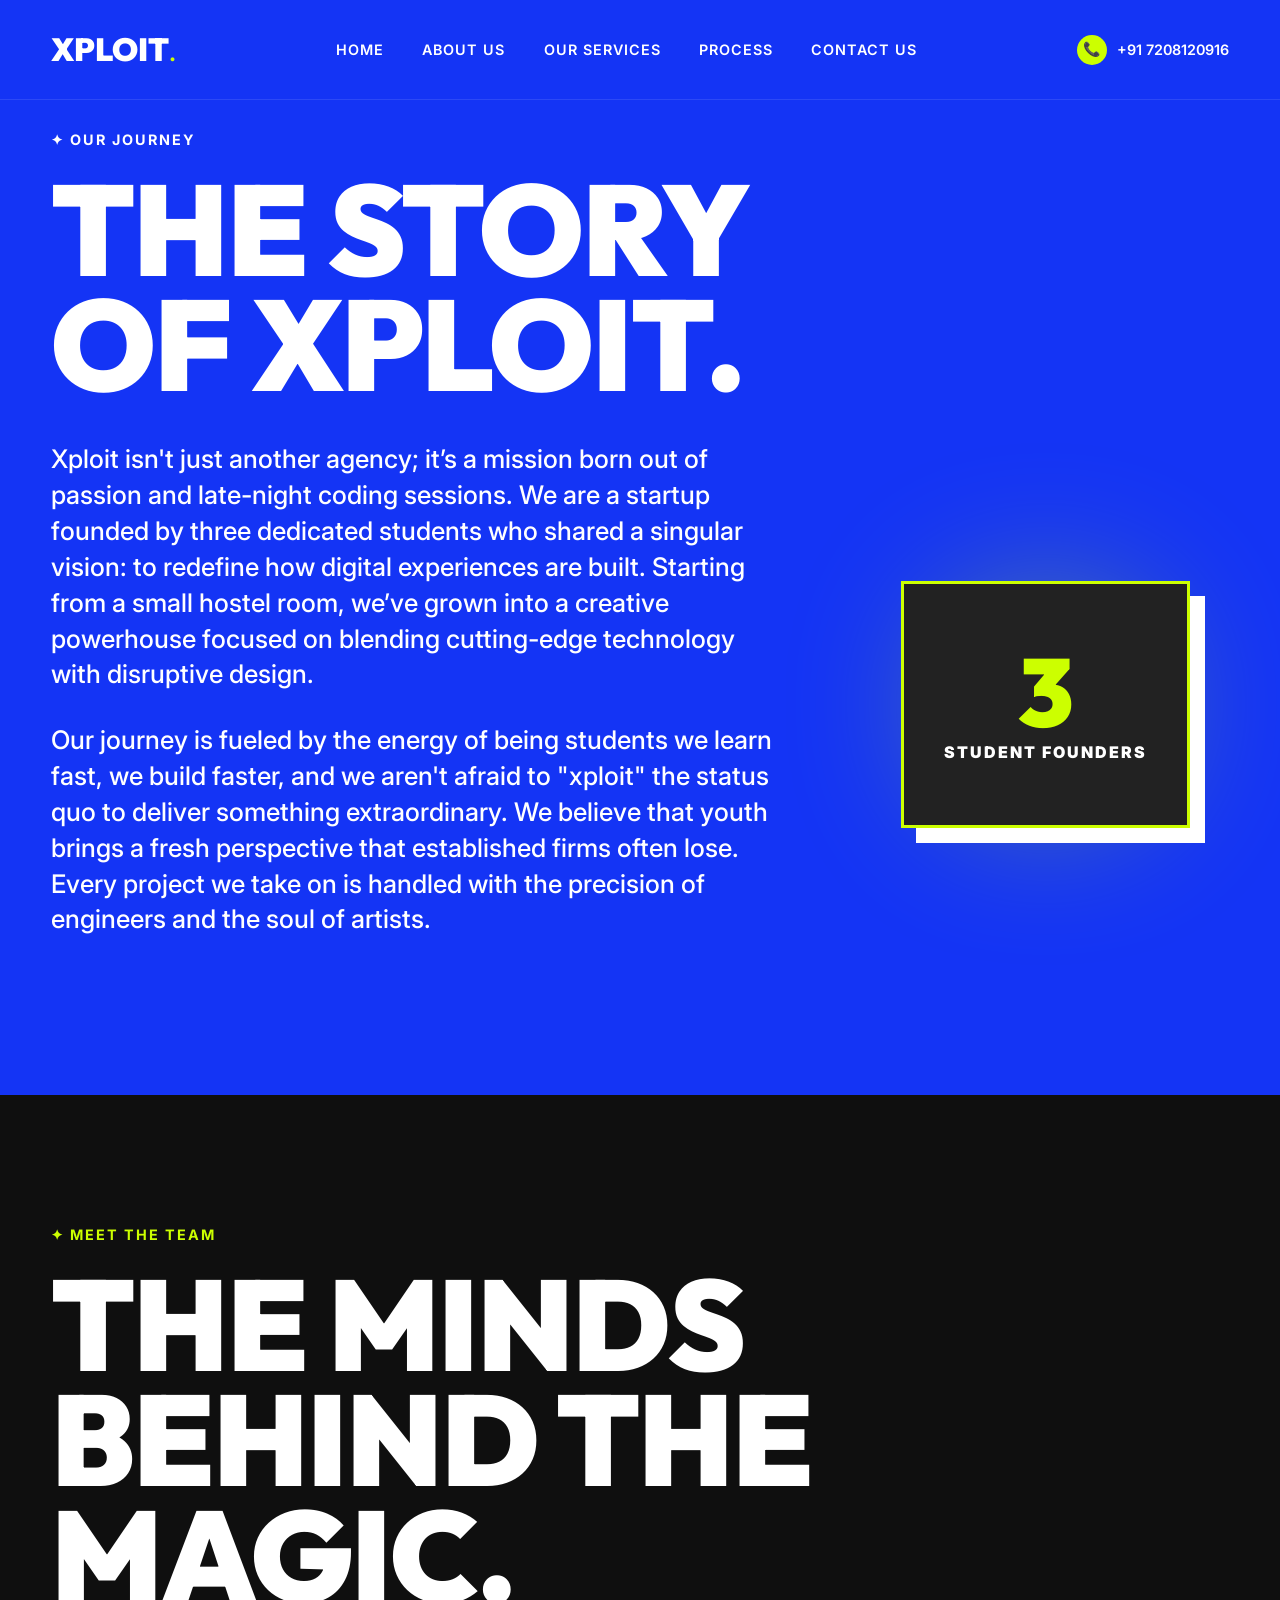
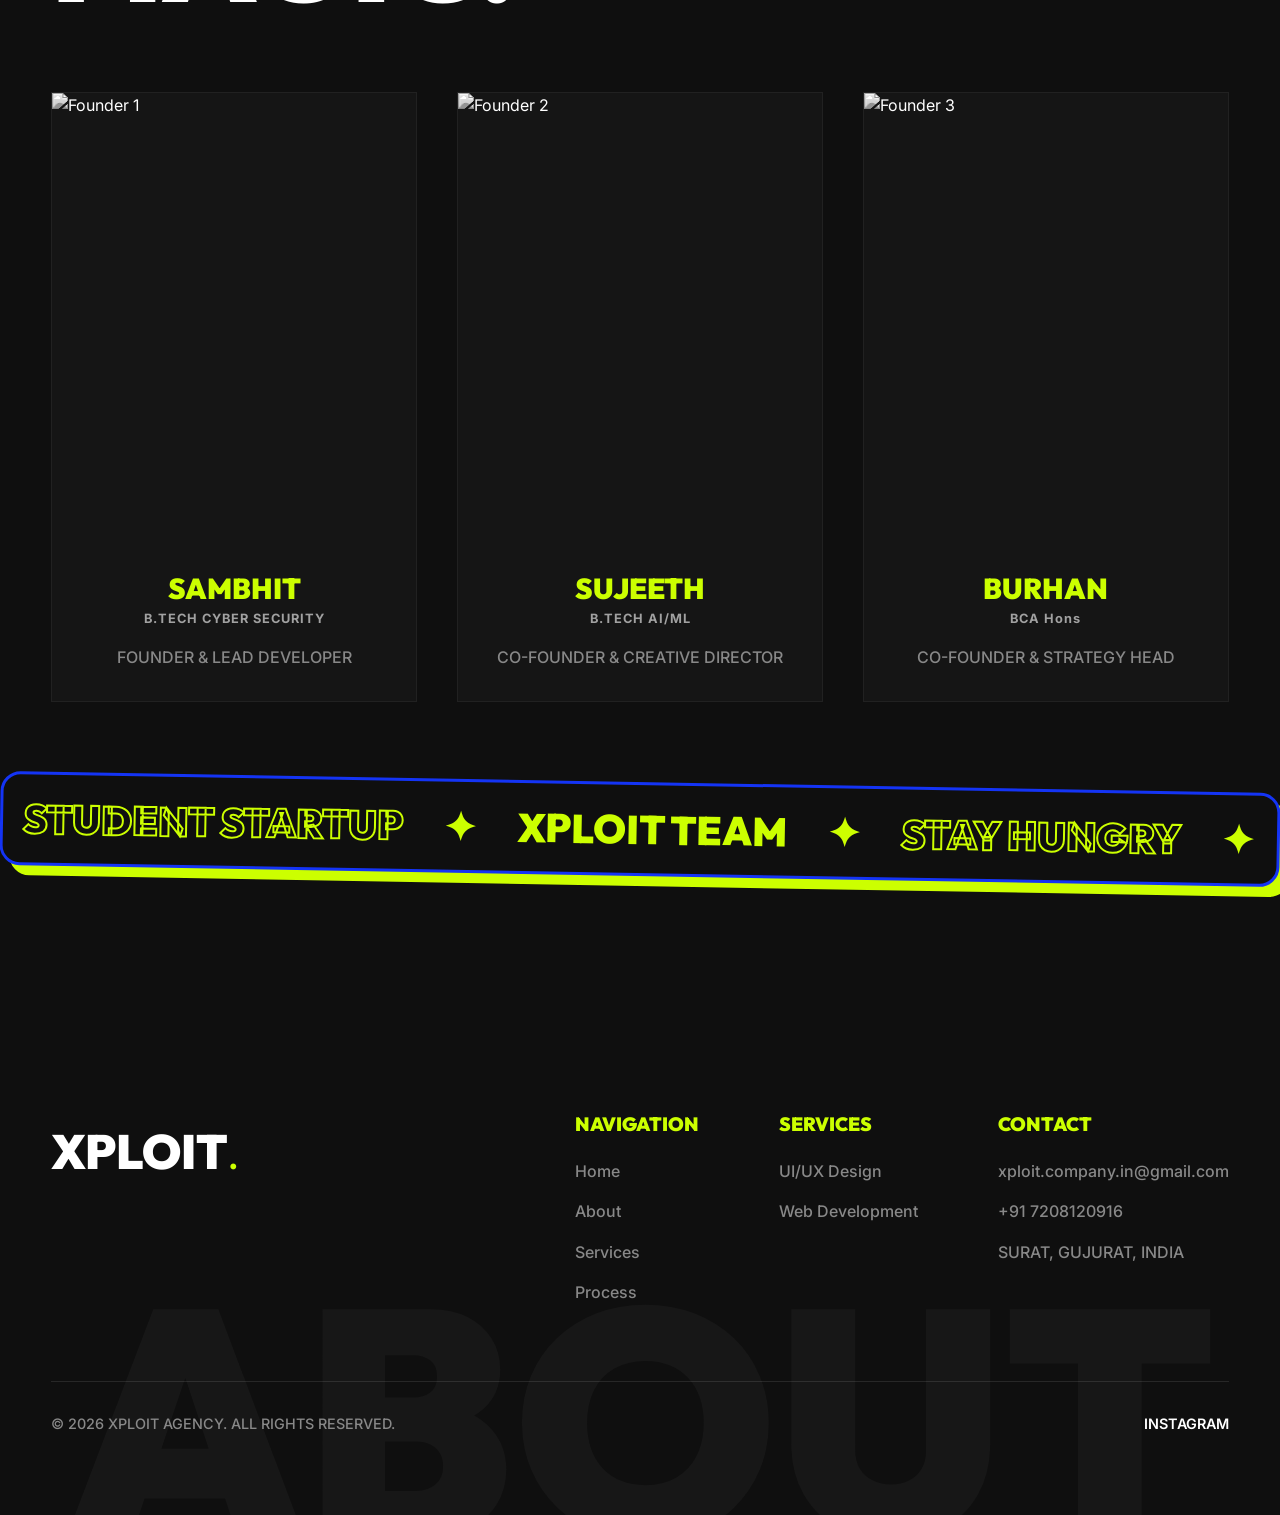
==== about.html @ c64db159 "Add files via upload" ====
<!DOCTYPE html>
<html lang="en">

<head>
    <meta charset="UTF-8">
    <meta name="viewport" content="width=device-width, initial-scale=1.0">
    <title>About Us | Xploit Agency</title>
    <meta name="description" content="Learn about Xploit, a creative student-led startup pushing digital boundaries.">

    <!-- Google Fonts -->
    <link rel="preconnect" href="https://fonts.googleapis.com">
    <link rel="preconnect" href="https://fonts.gstatic.com" crossorigin>
    <link
        href="https://fonts.googleapis.com/css2?family=Outfit:wght@400;700;900&family=Inter:wght@400;500;600&display=swap"
        rel="stylesheet">

    <link rel="stylesheet" href="styles.css">
</head>

<body class="bg-darker">
    <header class="navbar">
        <div class="container">
            <a href="index.html" class="logo">
                <span class="logo-text">XPLOIT</span><span class="dot">.</span>
            </a>
            <nav class="nav-links">
                <a href="index.html">Home</a>
                <a href="about.html" class="active">About Us</a>
                <a href="services.html">Our Services</a>
                <a href="process.html">Process</a>
                <a href="contact.html">Contact Us</a>
            </nav>
            <div class="nav-contact">
                <span class="phone-icon">📞</span>
                <span class="phone-number">+91 7208120916</span>
            </div>
            <button class="mobile-menu-btn" aria-label="Toggle menu">
                <span></span>
                <span></span>
                <span></span>
            </button>
        </div>
    </header>

    <main>
        <!-- About Hero Section -->
        <section class="about-hero section-padding bg-blue">
            <div class="container">
                <div class="section-label text-white">✦ OUR JOURNEY</div>
                <h1 class="giant-text text-white">THE STORY<br>OF XPLOIT.</h1>
                <div class="about-intro-grid">
                    <div class="intro-left">
                        <p class="big-para">
                            Xploit isn't just another agency; it’s a mission born out of passion and late-night coding
                            sessions. We are a startup founded by three dedicated students who shared a singular
                            vision: to redefine how digital experiences are built. Starting from a small hostel room,
                            we’ve grown into a creative powerhouse focused on blending cutting-edge technology with
                            disruptive design.
                        </p>
                        <p class="big-para">
                            Our journey is fueled by the energy of being students we learn fast, we build faster, and we
                            aren't afraid to "xploit" the status quo to deliver something extraordinary. We believe that
                            youth brings a fresh perspective that established firms often lose. Every project we take on
                            is handled with the precision of engineers and the soul of artists.
                        </p>
                    </div>
                    <div class="intro-right">
                        <div class="decorative-blob neon-bg"></div>
                        <div class="stat-card dark-card">
                            <h2 class="neon-text">3</h2>
                            <p>STUDENT FOUNDERS</p>
                        </div>
                    </div>
                </div>
            </div>
        </section>

        <!-- Team Section -->
        <section class="team-section section-padding bg-darker">
            <div class="container">
                <div class="section-top text-center">
                    <div class="section-label neon-text">✦ MEET THE TEAM</div>
                    <h2 class="giant-text">THE MINDS BEHIND THE MAGIC.</h2>
                </div>

                <div class="team-grid">
                    <!-- Member 1 -->
                    <div class="team-card">
                        <div class="member-image-wrapper">
                            <img src="https://images.unsplash.com/photo-1500648767791-00dcc994a43e?q=80&w=800&auto=format&fit=crop"
                                alt="Founder 1">
                            <div class="member-overlay">
                                <span class="social-link">TW</span>
                                <span class="social-link">LN</span>
                            </div>
                        </div>
                        <div class="member-info">
                            <h3 class="neon-text">SAMBHIT</h3>
                            <p class="member-degree">B.TECH CYBER SECURITY</p>
                            <p class="member-role">FOUNDER & LEAD DEVELOPER</p>
                        </div>
                    </div>

                    <!-- Member 2 -->
                    <div class="team-card">
                        <div class="member-image-wrapper">
                            <img src="https://images.unsplash.com/photo-1507003211169-0a1dd7228f2d?q=80&w=800&auto=format&fit=crop"
                                alt="Founder 2">
                            <div class="member-overlay">
                                <span class="social-link">TW</span>
                                <span class="social-link">LN</span>
                            </div>
                        </div>
                        <div class="member-info">
                            <h3 class="neon-text">SUJEETH</h3>
                            <p class="member-degree">B.TECH AI/ML</p>
                            <p class="member-role">CO-FOUNDER & CREATIVE DIRECTOR</p>
                        </div>
                    </div>

                    <!-- Member 3 -->
                    <div class="team-card">
                        <div class="member-image-wrapper">
                            <img src="https://images.unsplash.com/photo-1492562080023-ab3db95bfbce?q=80&w=800&auto=format&fit=crop"
                                alt="Founder 3">
                            <div class="member-overlay">
                                <span class="social-link">TW</span>
                                <span class="social-link">LN</span>
                            </div>
                        </div>
                        <div class="member-info">
                            <h3 class="neon-text">BURHAN</h3>
                            <p class="member-degree">BCA Hons</p>
                            <p class="member-role">CO-FOUNDER & STRATEGY HEAD</p>
                        </div>
                    </div>
                </div>
            </div>

            <!-- Funky Decorative Strip -->
            <div class="funky-strip" style="margin-top: 80px;">
                <div class="funky-marquee">
                    <span class="outline">STUDENT STARTUP</span> <span>✦</span>
                    <span>XPLOIT TEAM</span> <span>✦</span>
                    <span class="outline">STAY HUNGRY</span> <span>✦</span>
                    <span>BUILDING THE FUTURE</span> <span>✦</span>
                    <span class="outline">STUDENT STARTUP</span> <span>✦</span>
                    <span>XPLOIT TEAM</span> <span>✦</span>
                    <span class="outline">STAY HUNGRY</span> <span>✦</span>
                    <span>BUILDING THE FUTURE</span> <span>✦</span>
                </div>
            </div>
        </section>
    </main>

    <footer class="big-footer bg-darker">
        <div class="container">
            <div class="footer-top">
                <div class="footer-brand">
                    <a href="index.html" class="logo">
                        <span class="logo-text text-white">XPLOIT</span><span class="dot neon-text">.</span>
                    </a>
                </div>
                <div class="footer-links-grid">
                    <div class="footer-column">
                        <h4>NAVIGATION</h4>
                        <a href="index.html">Home</a>
                        <a href="about.html">About</a>
                        <a href="services.html">Services</a>
                        <a href="process.html">Process</a>
                    </div>
                    <div class="footer-column">
                        <h4>SERVICES</h4>
                        <a href="#">UI/UX Design</a>
                        <a href="#">Web Development</a>
                    </div>
                    <div class="footer-column">
                        <h4>CONTACT</h4>
                        <a href="mailto:xploit.company.in@gmail.com">xploit.company.in@gmail.com</a>
                        <a href="tel:+917208120916">+91 7208120916</a>
                        <a href="#">SURAT, GUJURAT, INDIA</a>
                    </div>
                </div>
            </div>

            <div class="footer-bottom">
                <div class="copyright">&copy; 2026 XPLOIT AGENCY. ALL RIGHTS RESERVED.</div>
                <div class="socials">
                    <a href="#">INSTAGRAM</a>
                </div>
            </div>
        </div>
        <div class="footer-watermark">ABOUT</div>
    </footer>

    <script src="script.js"></script>
</body>

</html>
---- styles.css ----
/* CSS Reset & Variables */
:root {
    /* Xploit Theme Colors */
    --color-blue: #1434F5;
    --color-neon: #CCFF00;
    --color-dark: #151515;
    --color-darker: #0F0F0F;
    --color-dark-grey: #222222;
    --color-light: #F4F4F4;
    --color-white: #FFFFFF;
    --color-grey: #888888;
    
    /* Typography */
    --font-heading: 'Outfit', sans-serif;
    --font-body: 'Inter', sans-serif;
    
    /* Layout */
    --transition: all 0.3s cubic-bezier(0.25, 0.8, 0.25, 1);
}

* { margin: 0; padding: 0; box-sizing: border-box; }
html { scroll-behavior: smooth; }
body {
    background-color: var(--color-darker);
    color: var(--color-white);
    font-family: var(--font-body);
    line-height: 1.6;
    overflow-x: hidden;
}

/* Backgrounds & Text Colors */
.bg-blue { background-color: var(--color-blue); }
.bg-dark { background-color: var(--color-dark); }
.bg-darker { background-color: var(--color-darker); }
.bg-light { background-color: var(--color-light); }
.bg-neon { background-color: var(--color-neon); }

.neon-bg { background-color: var(--color-neon); }
.blue-bg { background-color: var(--color-blue); }

.text-white { color: var(--color-white) !important; }
.text-dark { color: var(--color-darker) !important; }
.neon-text { color: var(--color-neon) !important; }
.text-blue { color: var(--color-blue) !important; }
.text-grey { color: var(--color-grey) !important; }

/* Base Container */
.container {
    width: 100%;
    max-width: 1600px; 
    margin: 0 auto;
    padding: 0 4vw;
}

/* Typography Base */
h1, h2, h3, h4, h5, .logo-text, .giant-text, .stat-number {
    font-family: var(--font-heading);
    font-weight: 900;
    text-transform: uppercase;
    line-height: 1.1;
}

/* Buttons */
.btn {
    display: inline-flex;
    align-items: center;
    gap: 10px;
    padding: 14px 28px;
    border-radius: 0; /* Boxy buttons for this theme */
    font-family: var(--font-heading);
    font-weight: 700;
    font-size: 1rem;
    text-transform: uppercase;
    text-decoration: none;
    transition: var(--transition);
    cursor: pointer;
    letter-spacing: 1px;
}

.btn-outline-neon {
    border: 2px solid var(--color-neon);
    color: var(--color-white);
    background: transparent;
}
.btn-outline-neon:hover {
    background: var(--color-neon);
    color: var(--color-dark);
}
.btn-outline-neon span {
    background: var(--color-neon);
    color: var(--color-dark);
    border-radius: 50%;
    width: 24px;
    height: 24px;
    display: flex;
    justify-content: center;
    align-items: center;
    font-size: 0.9rem;
}
.btn-outline-neon:hover span {
    background: var(--color-white);
}

.btn-dark-outline {
    border: 2px solid rgba(255,255,255,0.2);
    color: var(--color-white);
}
.btn-dark-outline:hover {
    border-color: var(--color-neon);
    color: var(--color-neon);
}

.btn-outline-dark {
    border: 2px solid var(--color-darker);
    color: var(--color-darker);
}
.btn-outline-dark:hover {
    background: var(--color-darker);
    color: var(--color-neon);
}

.btn-solid-dark {
    background: var(--color-darker);
    color: var(--color-white);
    border: 2px solid var(--color-darker);
}
.btn-solid-dark:hover {
    background: transparent;
    color: var(--color-darker);
}

/* Section Spacing */
.section-padding { padding: clamp(80px, 10vw, 140px) 0; }

/* Navbar */
.navbar {
    position: absolute;
    top: 0;
    left: 0;
    width: 100%;
    height: 100px;
    display: flex;
    align-items: center;
    z-index: 1000;
    background: transparent;
    border-bottom: 1px solid rgba(255,255,255,0.1);
    transition: background 0.3s ease;
}

.navbar.scrolled {
    position: fixed;
    background: var(--color-blue);
    box-shadow: 0 10px 30px rgba(0,0,0,0.3);
}

.navbar .container {
    display: flex;
    justify-content: space-between;
    align-items: center;
}

.logo {
    text-decoration: none;
    font-size: 2rem;
    color: var(--color-white);
    display: flex;
    align-items: baseline;
}
.logo .dot { color: var(--color-neon); }

.nav-links { display: flex; gap: 3vw; }
.nav-links a {
    text-decoration: none;
    color: var(--color-white);
    font-weight: 600;
    font-size: 0.9rem;
    text-transform: uppercase;
    letter-spacing: 1px;
    transition: var(--transition);
}
.nav-links a:hover, .nav-links a.active { color: var(--color-neon); }

.nav-contact {
    display: flex;
    align-items: center;
    gap: 10px;
    color: var(--color-white);
    font-weight: 600;
    font-size: 0.9rem;
}
.nav-contact .phone-icon {
    background: var(--color-neon);
    color: var(--color-dark);
    width: 30px;
    height: 30px;
    border-radius: 50%;
    display: flex;
    justify-content: center;
    align-items: center;
    font-size: 14px;
}

.mobile-menu-btn { display: none; background: none; border: none; cursor: pointer; flex-direction: column; gap: 6px; z-index: 1001; }
.mobile-menu-btn span { display: block; width: 30px; height: 3px; background-color: var(--color-white); transition: var(--transition); }

/* Hero Section */
.hero {
    min-height: 100vh;
    padding-top: 150px;
    position: relative;
    overflow: hidden;
    display: flex;
    align-items: center;
}

.hero-grid {
    display: flex;
    justify-content: space-between;
    align-items: flex-start;
    position: relative;
    z-index: 2;
    width: 100%;
}

.hero-stats {
    flex: 0 0 180px;
    display: flex;
    flex-direction: column;
    gap: 40px;
}

.stat-number {
    font-size: 2.5rem;
    color: var(--color-white);
    margin-bottom: 5px;
}
.stat-number .neon-plus { color: var(--color-neon); }
.stat-label {
    font-size: 0.8rem;
    font-weight: 600;
    color: rgba(255,255,255,0.7);
    text-transform: uppercase;
    letter-spacing: 1px;
}

.hero-center {
    flex: 1;
    text-align: center;
    position: relative;
    z-index: 10;
}

.giant-text {
    font-size: clamp(4rem, 10vw, 12rem);
    line-height: 0.9;
    letter-spacing: -2px;
}

.hero-right {
    flex: 0 0 250px;
    display: flex;
    flex-direction: column;
    align-items: flex-end;
    text-align: right;
    gap: 30px;
}

.decorative-star {
    color: var(--color-neon);
    font-size: 3rem;
    line-height: 1;
}

.hero-desc {
    color: rgba(255,255,255,0.9);
    font-size: 0.95rem;
}

.hero-outline-bg {
    position: absolute;
    top: 50%;
    left: 50%;
    transform: translate(-50%, -50%);
    font-family: var(--font-heading);
    font-size: clamp(10rem, 25vw, 30rem);
    font-weight: 900;
    color: transparent;
    -webkit-text-stroke: 2px rgba(255,255,255,0.1);
    z-index: 1;
    pointer-events: none;
    white-space: nowrap;
}

/* Marquee Strip */
.marquee-strip {
    background: var(--color-neon);
    padding: 20px 0;
    overflow: hidden;
    position: relative;
    white-space: nowrap;
    display: flex;
    align-items: center;
}

.marquee-content {
    display: inline-flex;
    animation: marquee 20s linear infinite;
}

.marquee-content span {
    font-family: var(--font-heading);
    font-weight: 900;
    font-size: 1.5rem;
    color: var(--color-darker);
    text-transform: uppercase;
    margin: 0 30px;
}
.marquee-content .plus {
    margin: 0;
}

@keyframes marquee {
    0% { transform: translateX(0); }
    100% { transform: translateX(-50%); }
}

/* Section Headers */
.section-label {
    font-size: 0.9rem;
    font-weight: 700;
    letter-spacing: 2px;
    margin-bottom: 20px;
}

.section-top { margin-bottom: 60px; }
.section-title-wrapper {
    display: flex;
    justify-content: space-between;
    align-items: flex-end;
    gap: 40px;
    flex-wrap: wrap;
}

.what-we-do h2 {
    font-size: clamp(2rem, 4vw, 3.5rem);
    max-width: 800px;
}

/* Services Cards / What We Do */
.services-cards {
    display: grid;
    grid-template-columns: repeat(3, 1fr);
    gap: 30px;
}

.svc-card {
    padding: 40px;
    display: flex;
    flex-direction: column;
    gap: 20px;
    border-radius: 4px;
    transition: transform 0.3s ease;
}

.svc-card:hover { transform: translateY(-10px); }

.dark-card { background: var(--color-dark-grey); }
.blue-card { background: var(--color-blue); }

.svc-top {
    display: flex;
    justify-content: space-between;
    align-items: flex-start;
    gap: 20px;
}

.svc-card h3 { font-size: 1.5rem; }
.svc-card p { font-size: 0.95rem; opacity: 0.8; margin-bottom: 20px; }

.arrow-circle {
    width: 40px;
    height: 40px;
    border-radius: 50%;
    display: flex;
    justify-content: center;
    align-items: center;
    font-weight: bold;
    font-size: 1.2rem;
    flex-shrink: 0;
}
.arrow-circle.neon-arrow { background: var(--color-neon); color: var(--color-dark); }

.svc-image {
    width: 100%;
    height: 200px;
    background-size: cover;
    background-position: center;
    margin-top: auto;
}
.placeholder-img-1 { background-image: url('https://images.unsplash.com/photo-1542744173-8e7e53415bb0?q=80&w=800'); }
.placeholder-img-2 { background-image: url('https://images.unsplash.com/photo-1551288049-bebda4e38f71?q=80&w=800'); }
.placeholder-img-3 { background-image: url('https://images.unsplash.com/photo-1552664730-d307ca884978?q=80&w=800'); }

/* About / Who We Are */
.who-we-are { overflow: hidden; }

.about-grid {
    display: grid;
    grid-template-columns: 1fr 1fr 1fr;
    gap: 5vw;
    align-items: center;
    margin-bottom: 80px;
}

.about-left h2 { font-size: clamp(2rem, 3.5vw, 3.5rem); margin-bottom: 20px; }
.about-left p { margin-bottom: 30px; font-size: 1.05rem; }

.about-badges { display: flex; flex-direction: column; gap: 15px; }
.badge-item { display: flex; align-items: center; gap: 15px; }
.badge-icon {
    width: 36px; height: 36px; border-radius: 50%;
    display: flex; justify-content: center; align-items: center;
    color: var(--color-dark); font-weight: bold; font-size: 1.2rem;
}
.badge-item .blue-bg { color: var(--color-white); }
.badge-text { font-weight: 700; color: var(--color-darker); font-size: 0.9rem; }

.portrait-image-wrapper img {
    width: 100%;
    height: 600px;
    object-fit: cover;
    object-position: center top;
}

.intro-box {
    background: #fff;
    padding: 20px;
    box-shadow: 0 10px 30px rgba(0,0,0,0.05);
    margin-bottom: 40px;
    border-top: 4px solid var(--color-neon);
}
.intro-box img { width: 100%; height: 120px; object-fit: cover; margin-bottom: 15px; }
.intro-box p { font-size: 0.9rem; color: var(--color-dark-grey); font-weight: 600;}

.progress-container { display: flex; flex-direction: column; gap: 20px; }
.progress-item { width: 100%; }
.progress-top { display: flex; justify-content: space-between; margin-bottom: 8px; font-weight: 700; color: var(--color-darker); font-size: 0.9rem;}
.progress-bar { width: 100%; height: 8px; background: #e0e0e0; border-radius: 4px; overflow: hidden; }
.progress-fill { height: 100%; }

/* Funky Marquee Strip */
.funky-strip {
    background: var(--color-darker);
    padding: 24px 0;
    margin-bottom: 30px;
    border-radius: 20px;
    overflow: hidden;
    display: flex;
    white-space: nowrap;
    border: 3px solid var(--color-blue);
    position: relative;
    box-shadow: 10px 10px 0 var(--color-neon);
    transform: rotate(1deg);
    transition: var(--transition);
}
.funky-strip:hover {
    transform: rotate(-1deg);
    box-shadow: -10px 10px 0 var(--color-blue);
    border-color: var(--color-neon);
}
.funky-marquee {
    display: inline-flex;
    animation: marquee 12s linear infinite;
    align-items: center;
}
.funky-marquee span {
    font-family: var(--font-heading);
    font-weight: 900;
    font-size: 2.5rem;
    color: var(--color-neon);
    margin: 0 20px;
    line-height: 1;
}
.funky-marquee span.outline {
    color: transparent;
    -webkit-text-stroke: 2px var(--color-neon);
}

/* Neon Callout */
.neon-callout-strip {
    padding: 40px;
    text-align: center;
    font-family: var(--font-heading);
    font-weight: 900;
    font-size: clamp(1.5rem, 3vw, 2.5rem);
    letter-spacing: 1px;
}

/* Process Section */
.process h2 { font-size: clamp(2rem, 3.5vw, 3.5rem); max-width: 800px; margin: 0 auto; }
.process-steps {
    display: grid;
    grid-template-columns: repeat(4, 1fr);
    gap: 30px;
    margin-top: 60px;
}
.step-card {
    padding: 30px 0;
    border-top: 1px solid rgba(255,255,255,0.1);
}
.step-number { font-size: 3rem; margin-bottom: 15px; }
.step-card h3 { font-size: 1.2rem; }

/* CTA Banner */
.cta-flex { display: flex; justify-content: space-between; align-items: center; flex-wrap: wrap; gap: 30px; }
.giant-cta { font-size: clamp(2.5rem, 5vw, 4.5rem); letter-spacing: -1px; }

/* Big Footer */
.big-footer { padding: 80px 0; position: relative; overflow: hidden; }
.footer-top { display: flex; gap: 60px; flex-wrap: wrap; margin-bottom: 60px; position: relative; z-index: 2;}
.footer-brand .logo-text { font-size: 3rem; }
.footer-brand .dot { font-size: 3rem; }

.footer-links-grid { display: flex; gap: 80px; flex-wrap: wrap; flex: 1; justify-content: flex-end; }
.footer-column h4 { font-size: 1.2rem; color: var(--color-white); margin-bottom: 24px; color: var(--color-neon);}
.footer-column a { display: block; color: var(--color-grey); text-decoration: none; margin-bottom: 15px; font-weight: 500; transition: var(--transition); }
.footer-column a:hover { color: var(--color-white); }

.footer-bottom { display: flex; justify-content: space-between; align-items: center; padding-top: 30px; border-top: 1px solid rgba(255,255,255,0.1); color: var(--color-grey); font-weight: 500; font-size: 0.9rem; position: relative; z-index: 2;}
.socials { display: flex; gap: 30px; }
.socials a { color: var(--color-white); text-decoration: none; font-weight: 600; font-size: 0.9rem; transition: var(--transition); }
.socials a:hover { color: var(--color-neon); }

/* Giant Watermark */
.footer-watermark {
    font-family: var(--font-heading);
    font-size: clamp(8rem, 25vw, 30rem);
    font-weight: 900;
    color: rgba(255, 255, 255, 0.03);
    text-align: center;
    line-height: 0.75;
    position: absolute;
    bottom: -5%;
    left: 50%;
    transform: translateX(-50%);
    width: 100%;
    pointer-events: none;
    z-index: 1;
}

/* Responsive Overrides */
@media (max-width: 1200px) {
    .about-grid { grid-template-columns: 1fr; }
    .about-center { order: -1; }
    .portrait-image-wrapper img { height: 400px; }
}

@media (max-width: 992px) {
    .hero-grid { flex-direction: column; align-items: center; text-align: center; gap: 50px; }
    .hero-stats { flex-direction: row; justify-content: center; flex-wrap: wrap; gap: 30px; }
    .hero-right { align-items: center; text-align: center; }
    
    .services-cards, .process-steps { grid-template-columns: 1fr; }
    .section-title-wrapper { flex-direction: column; align-items: flex-start; }
    .what-we-do h2 { max-width: 100%; }
    
    .brands-strip { flex-wrap: wrap; gap: 20px; justify-content: center; }
    .neon-callout-strip { display: flex; flex-direction: column; }
    .cta-flex { flex-direction: column; text-align: center; }
}

@media (max-width: 768px) {
    .nav-links, .nav-contact { display: none; }
    .mobile-menu-btn { display: flex; }

    .nav-links.mobile-active {
        display: flex;
        flex-direction: column;
        position: absolute;
        top: 100px;
        left: 0;
        width: 100%;
        background: var(--color-blue);
        padding: 20px;
        border-bottom: 1px solid rgba(255,255,255,0.1);
        box-shadow: 0 10px 30px rgba(0,0,0,0.5);
    }
    
    .nav-links.mobile-active a {
        padding: 15px 0;
        border-bottom: 1px solid rgba(255,255,255,0.1);
        text-align: center;
        width: 100%;
        font-size: 1.2rem;
    }
    
    .footer-top {
        display: flex;
        flex-direction: column;
        align-items: flex-start;
        text-align: left;
    }
    .footer-links-grid { 
        justify-content: flex-start; 
        text-align: left;
        width: 100%;
        display: grid;
        grid-template-columns: 1fr 1fr;
        gap: 40px 20px;
        margin-top: 20px;
    }
    .footer-column:last-child {
        grid-column: span 2;
    }
    .footer-brand {
        display: flex;
        flex-direction: column;
        align-items: flex-start;
        text-align: left;
    }
    .footer-bottom { 
        flex-direction: column; 
        gap: 20px; 
        align-items: flex-start;
        text-align: left; 
    }
}

/* About Page Specific Styles */
.big-para {
    font-size: clamp(1.2rem, 2vw, 1.8rem);
    line-height: 1.4;
    font-weight: 500;
    margin-bottom: 30px;
}

.about-intro-grid {
    display: grid;
    grid-template-columns: 2fr 1fr;
    gap: 80px;
    margin-top: 40px;
    align-items: center;
}

.intro-right {
    position: relative;
    display: flex;
    justify-content: center;
    align-items: center;
}

.decorative-blob {
    position: absolute;
    width: 200px;
    height: 200px;
    border-radius: 50%;
    filter: blur(80px);
    opacity: 0.5;
    z-index: 1;
}

.intro-right .stat-card {
    position: relative;
    z-index: 2;
    padding: 60px 40px;
    text-align: center;
    border: 3px solid var(--color-neon);
    box-shadow: 15px 15px 0 var(--color-white);
}

.intro-right .stat-card h2 {
    font-size: 6rem;
    line-height: 1;
}

.intro-right .stat-card p {
    font-weight: 900;
    letter-spacing: 2px;
    color: var(--color-white);
}

/* Team Cards */
.team-grid {
    display: grid;
    grid-template-columns: repeat(3, 1fr);
    gap: 40px;
    margin-top: 80px;
}

.team-card {
    background: var(--color-dark);
    border: 1px solid rgba(255,255,255,0.05);
    transition: var(--transition);
}

.team-card:hover {
    border-color: var(--color-blue);
    transform: translateY(-10px);
}

.member-image-wrapper {
    position: relative;
    overflow: hidden;
    height: 450px;
}

.member-image-wrapper img {
    width: 100%;
    height: 100%;
    object-fit: cover;
    filter: grayscale(1);
    transition: var(--transition);
}

.team-card:hover .member-image-wrapper img {
    filter: grayscale(0);
    transform: scale(1.05);
}

.member-overlay {
    position: absolute;
    inset: 0;
    background: rgba(20, 52, 245, 0.4);
    display: flex;
    justify-content: center;
    align-items: center;
    gap: 20px;
    opacity: 0;
    transition: var(--transition);
}

.team-card:hover .member-overlay {
    opacity: 1;
}

.social-link {
    width: 45px;
    height: 45px;
    background: var(--color-neon);
    color: var(--color-dark);
    display: flex;
    justify-content: center;
    align-items: center;
    font-weight: 900;
    cursor: pointer;
}

.member-info {
    padding: 30px;
    text-align: center;
}

.member-info h3 {
    font-size: 1.8rem;
    margin-bottom: 5px;
}

.member-degree {
    font-size: 0.8rem;
    font-weight: 700;
    color: rgba(255,255,255,0.6);
    letter-spacing: 1px;
    margin-bottom: 15px;
}

.member-role {
    font-weight: 500;
    color: var(--color-grey);
}

@media (max-width: 992px) {
    .about-intro-grid, .team-grid {
        grid-template-columns: 1fr;
    }
    .intro-right {
        margin-top: 40px;
    }
}

/* Services Page Specific Styles */
.services-detailed-grid {
    display: flex;
    flex-direction: column;
    gap: 120px;
    margin-top: 80px;
}

.service-detail-card {
    display: grid;
    grid-template-columns: 100px 1fr 1fr;
    gap: 60px;
    align-items: center;
    border-top: 1px solid rgba(255,255,255,0.05);
    padding-top: 60px;
    transition: var(--transition);
}

.service-detail-card:hover { border-top-color: var(--color-neon); }

.sd-number {
    font-family: var(--font-heading);
    font-size: 4rem;
    font-weight: 900;
    line-height: 1;
    color: transparent;
    -webkit-text-stroke: 1px var(--color-grey);
}

.service-detail-card:hover .sd-number {
    color: var(--color-neon);
    -webkit-text-stroke: 0;
}

.sd-content h2 {
    font-size: 3rem;
    margin-bottom: 25px;
    letter-spacing: -1px;
}

.sd-content p {
    font-size: 1.1rem;
    color: var(--color-grey);
    line-height: 1.8;
    margin-bottom: 30px;
}

.sd-features {
    list-style: none;
    display: grid;
    grid-template-columns: repeat(2, 1fr);
    gap: 15px;
}

.sd-features li {
    font-weight: 700;
    color: var(--color-white);
    font-size: 0.9rem;
    letter-spacing: 1px;
}

.sd-image-placeholder {
    width: 100%;
    height: 350px;
    display: flex;
    justify-content: center;
    align-items: center;
    position: relative;
    overflow: hidden;
    clip-path: polygon(0% 0%, 100% 0%, 100% 90%, 90% 100%, 0% 100%);
    transition: var(--transition);
    background: var(--color-dark); /* Fallback bg */
}

.sd-image-placeholder img {
    width: 100%;
    height: 100%;
    object-fit: cover;
    filter: grayscale(1) brightness(0.6);
    transition: var(--transition);
}

.service-detail-card:hover .sd-image-placeholder img {
    filter: grayscale(0) brightness(1);
    transform: scale(1.1);
}

.sd-image-placeholder .icon-box {
    font-size: 8rem;
    line-height: 1;
    transition: var(--transition);
}

.service-detail-card:hover .icon-box {
    transform: rotate(15deg) scale(1.2);
}

@media (max-width: 1200px) {
    .service-detail-card {
        grid-template-columns: 100px 1fr;
    }
    .sd-image-placeholder {
        grid-column: span 2;
        margin-top: 40px;
    }
}

@media (max-width: 768px) {
    .service-detail-card {
        grid-template-columns: 1fr;
        gap: 20px;
    }
    .sd-number { font-size: 3rem; }
    .sd-content h2 { font-size: 2rem; }
    .sd-features { grid-template-columns: 1fr; }
    .sd-image-placeholder { grid-column: span 1; height: 250px; }
}

/* Process Page Specific Styles */
.process-timeline {
    display: flex;
    flex-direction: column;
    gap: 150px;
}

.process-step-item {
    display: flex;
    flex-direction: column;
    gap: 40px;
}

.ps-header {
    display: flex;
    align-items: center;
    gap: 20px;
    border-bottom: 2px solid rgba(255,255,255,0.05);
    padding-bottom: 20px;
}

.ps-number {
    font-family: var(--font-heading);
    font-size: 5rem;
    font-weight: 900;
    line-height: 1;
}

.ps-title {
    font-size: 3rem;
    letter-spacing: -1px;
    text-transform: uppercase;
}

.ps-body {
    display: grid;
    grid-template-columns: 1fr 1fr;
    gap: 80px;
    align-items: center;
}

.ps-body.flipped .ps-content {
    order: 2;
}

.ps-body.flipped .ps-visual {
    order: 1;
}

.ps-content p {
    font-size: 1.2rem;
    color: var(--color-grey);
    margin-bottom: 30px;
}

.ps-list {
    list-style: none;
    display: grid;
    grid-template-columns: 1fr 1fr;
    gap: 20px;
}

.ps-list li {
    font-weight: 700;
    color: var(--color-white);
    letter-spacing: 1px;
    font-size: 0.9rem;
}

.ps-visual {
    width: 100%;
    height: 400px;
    display: flex;
    justify-content: center;
    align-items: center;
    border-radius: 4px;
    position: relative;
    overflow: hidden;
    transition: var(--transition);
    z-index: 1;
}

.ps-visual::after {
    content: '';
    position: absolute;
    inset: 0;
    border: 3px solid var(--color-neon);
    transform: translate(15px, 15px);
    z-index: -1;
    transition: var(--transition);
}

.process-step-item:hover .ps-visual {
    transform: translate(-10px, -10px);
    box-shadow: 20px 20px 0 var(--color-blue);
}

.process-step-item:hover .ps-visual::after {
    transform: translate(25px, 25px);
    border-color: var(--color-white);
}

.ps-visual img {
    width: 100%;
    height: 100%;
    object-fit: cover;
    filter: grayscale(1) brightness(0.7);
    transition: var(--transition);
}

.process-step-item:hover .ps-visual img {
    filter: grayscale(0) brightness(1);
    transform: scale(1.05);
}

.ps-icon {
    display: none; /* Hide if still there */
}

@media (max-width: 992px) {
    .ps-title { font-size: 2rem; }
    .ps-number { font-size: 3.5rem; }
    .ps-body, .ps-body.flipped {
        grid-template-columns: 1fr;
    }
    .ps-body.flipped .ps-content, .ps-body.flipped .ps-visual {
        order: unset;
    }
    .ps-list { grid-template-columns: 1fr; }
    .ps-visual { height: 250px; }
    .ps-icon { font-size: 6rem; }
}

/* Contact Page Specific Styles */
.contact-grid {
    display: grid;
    grid-template-columns: 1fr 1.5fr;
    gap: 80px;
}

.contact-method-card {
    display: flex;
    align-items: center;
    gap: 24px;
    background: var(--color-dark);
    padding: 30px;
    margin-bottom: 24px;
    border-radius: 4px;
    transition: var(--transition);
}

.contact-method-card:hover { border-bottom: 3px solid var(--color-blue); transform: translateY(-5px); }

.method-icon {
    width: 60px;
    height: 60px;
    border-radius: 50%;
    display: flex;
    justify-content: center;
    align-items: center;
    font-size: 1.5rem;
}

.method-info h3 { font-size: 1.1rem; color: var(--color-grey); margin-bottom: 5px; font-family: var(--font-heading); font-weight: 700; text-transform: uppercase; }
.method-info a, .method-info p { font-size: 1.2rem; font-weight: 700; color: var(--color-white); text-decoration: none; }
.method-info a:hover { color: var(--color-neon); }

.social-box h3 { font-size: 1.1rem; color: var(--color-grey); margin-bottom: 20px; text-transform: uppercase; font-family: var(--font-heading); font-weight: 900; }
.social-links-grid { display: flex; flex-wrap: wrap; gap: 15px; }

.social-tag {
    padding: 10px 20px;
    border: 1px solid rgba(255,255,255,0.1);
    color: var(--color-white);
    text-decoration: none;
    font-weight: 700;
    font-size: 0.8rem;
    transition: var(--transition);
    letter-spacing: 1px;
}

.social-tag:hover { background: var(--color-white); color: var(--color-dark); border-color: var(--color-white); }

/* Form Styles */
.contact-form-wrapper {
    background: var(--color-dark);
    padding: 60px;
    border-top: 5px solid var(--color-neon);
    box-shadow: 20px 20px 0 rgba(20, 52, 245, 0.2);
}

.modern-form .form-row {
    display: grid;
    grid-template-columns: 1fr 1fr;
    gap: 30px;
}

.input-group {
    margin-bottom: 30px;
    display: flex;
    flex-direction: column;
}

.input-group label {
    font-family: var(--font-heading);
    font-weight: 900;
    font-size: 0.8rem;
    color: var(--color-grey);
    margin-bottom: 12px;
    letter-spacing: 1px;
}

.input-group input, .input-group textarea, .input-group select {
    background: var(--color-darker);
    border: 1px solid rgba(255,255,255,0.1);
    padding: 18px;
    color: var(--color-white);
    font-family: var(--font-body);
    font-size: 1rem;
    transition: var(--transition);
    border-radius: 0;
}

.input-group input:focus, .input-group textarea:focus, .input-group select:focus {
    outline: none;
    border-color: var(--color-neon);
    box-shadow: 0 0 15px rgba(204, 255, 0, 0.1);
}

@media (max-width: 992px) {
    .contact-grid { grid-template-columns: 1fr; }
    .modern-form .form-row { grid-template-columns: 1fr; }
    .contact-form-wrapper { padding: 40px 20px; }
}
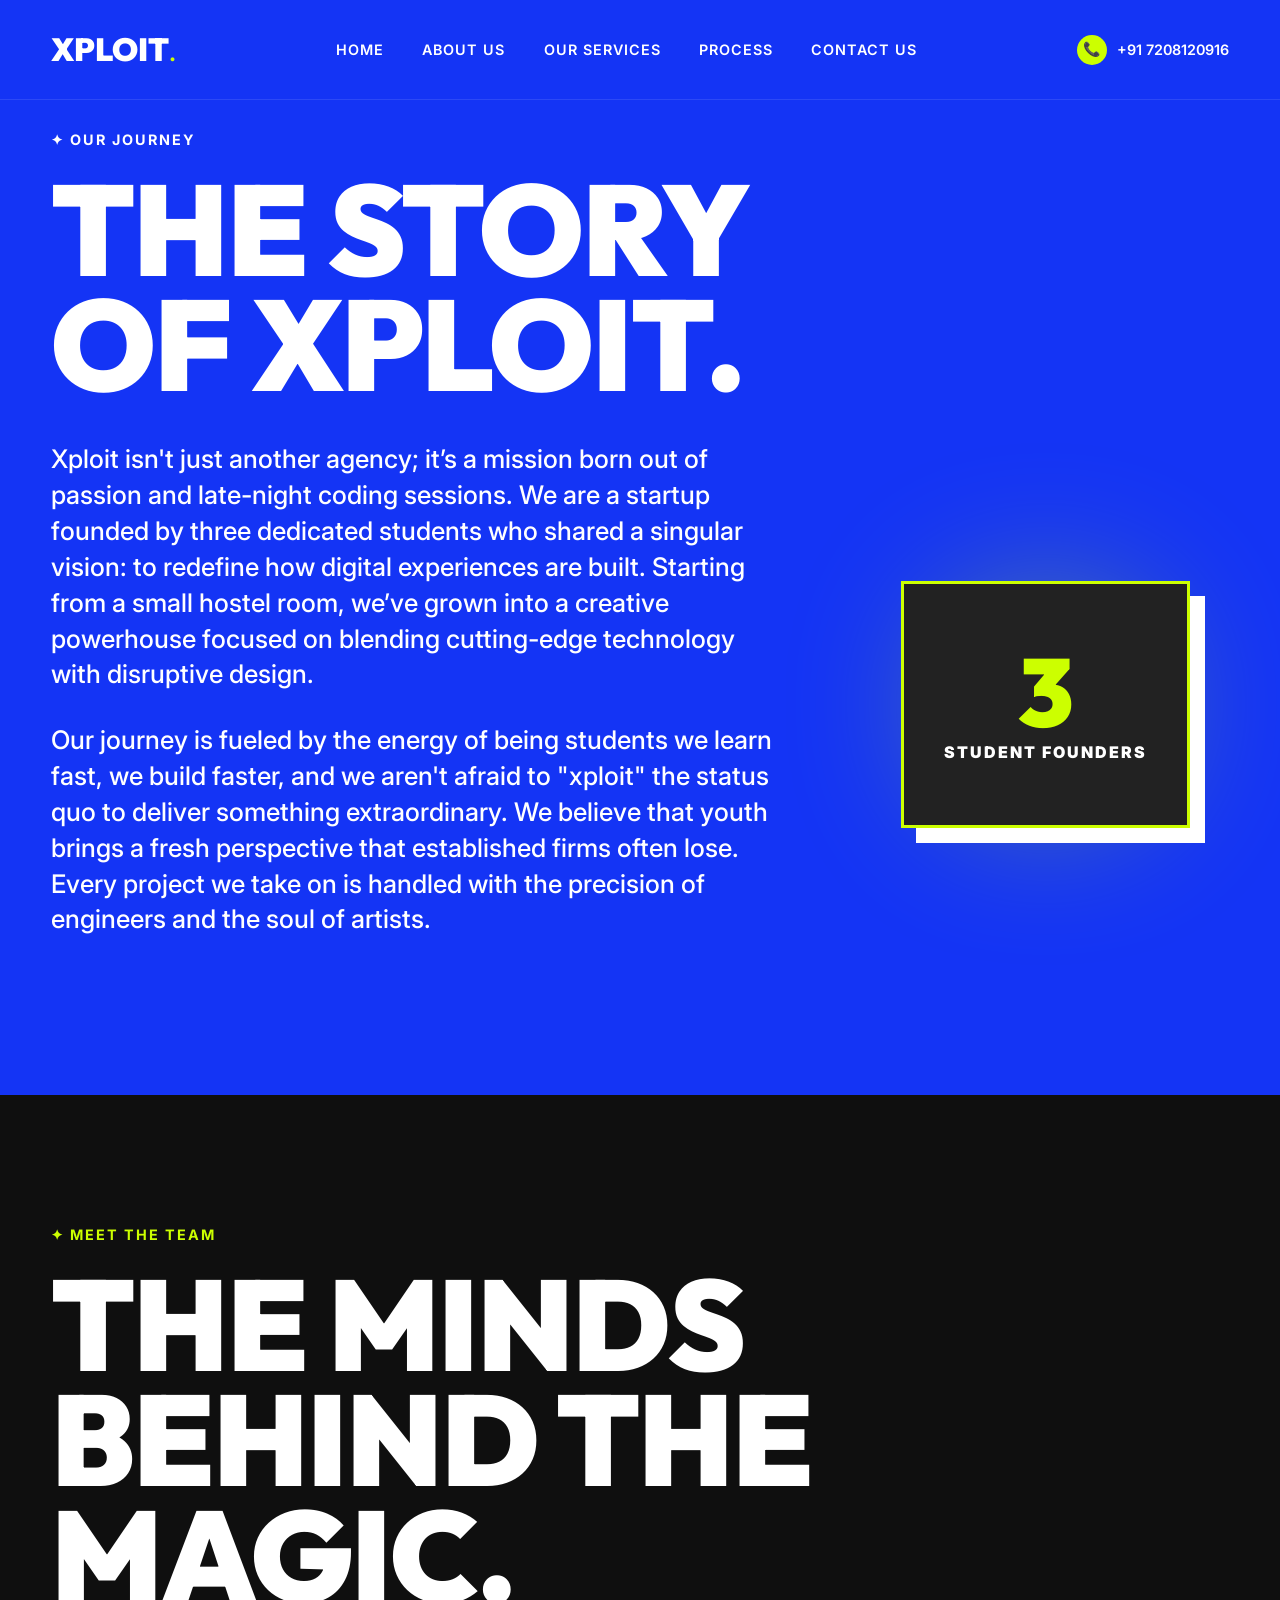
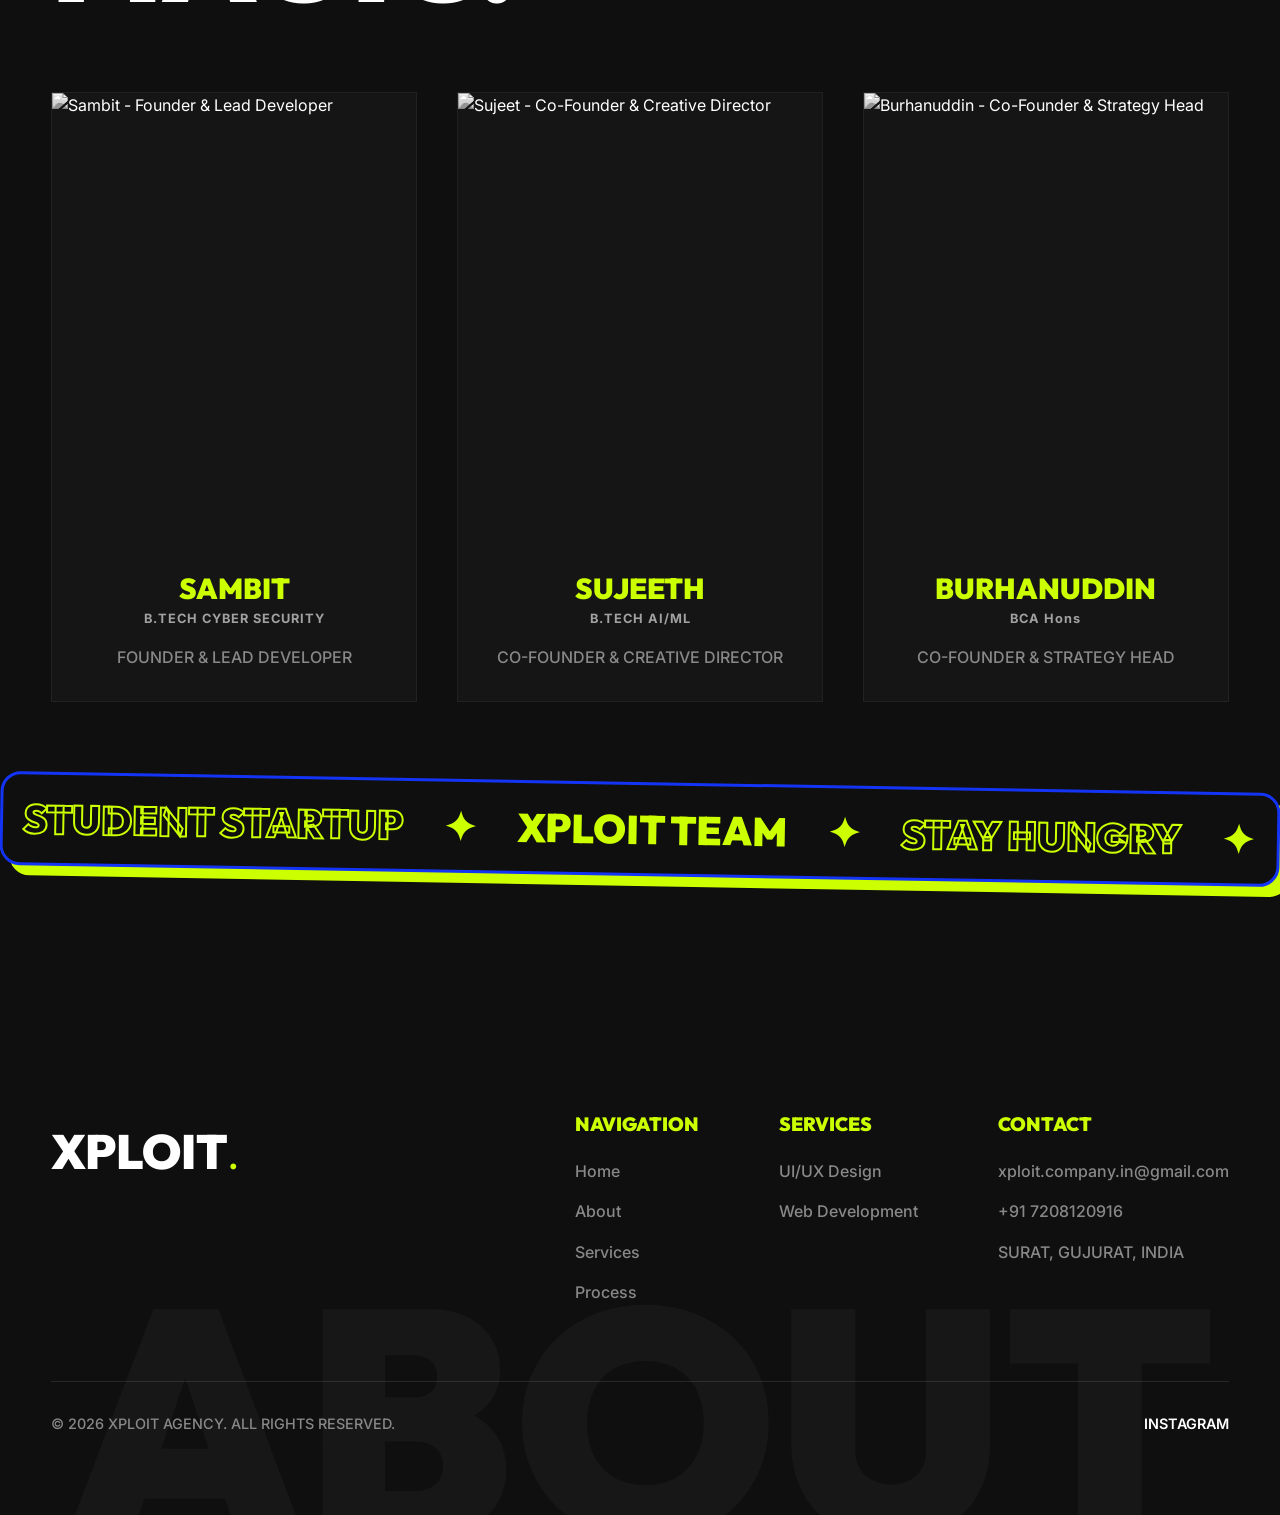
==== commit 5bd907f4: "Add files via upload" ====
--- a/about.html
+++ b/about.html
@@ -87,15 +87,34 @@
                     <!-- Member 1 -->
                     <div class="team-card">
                         <div class="member-image-wrapper">
-                            <img src="https://images.unsplash.com/photo-1500648767791-00dcc994a43e?q=80&w=800&auto=format&fit=crop"
-                                alt="Founder 1">
+                            <img src="asset/sambit.jpeg" alt="Sambit - Founder & Lead Developer">
+
                             <div class="member-overlay">
-                                <span class="social-link">TW</span>
-                                <span class="social-link">LN</span>
+                                <a href="https://www.instagram.com/fr.sambit?igsh=c3Q3eGV4NDF1c3V1" target="_blank"
+                                    class="social-link" title="Instagram">
+                                    <svg viewBox="0 0 24 24" fill="none" stroke="currentColor" stroke-width="2"
+                                        stroke-linecap="round" stroke-linejoin="round" style="width:20px;height:20px;">
+                                        <rect x="2" y="2" width="20" height="20" rx="5" ry="5"></rect>
+                                        <path d="M16 11.37A4 4 0 1 1 12.63 8 4 4 0 0 1 16 11.37z"></path>
+                                        <line x1="17.5" y1="6.5" x2="17.51" y2="6.5"></line>
+                                    </svg>
+                                </a>
+                                <a href="https://www.linkedin.com/in/sambit-swain-964b9b368" target="_blank"
+                                    class="social-link" title="LinkedIn">
+                                    <svg viewBox="0 0 24 24" fill="none" stroke="currentColor" stroke-width="2"
+                                        stroke-linecap="round" stroke-linejoin="round" style="width:20px;height:20px;">
+                                        <path
+                                            d="M16 8a6 6 0 0 1 6 6v7h-4v-7a2 2 0 0 0-2-2 2 2 0 0 0-2 2v7h-4v-7a6 6 0 0 1 6-6z">
+                                        </path>
+                                        <rect x="2" y="9" width="4" height="12"></rect>
+                                        <circle cx="4" cy="4" r="2"></circle>
+                                    </svg>
+                                </a>
                             </div>
+
                         </div>
                         <div class="member-info">
-                            <h3 class="neon-text">SAMBHIT</h3>
+                            <h3 class="neon-text">SAMBIT</h3>
                             <p class="member-degree">B.TECH CYBER SECURITY</p>
                             <p class="member-role">FOUNDER & LEAD DEVELOPER</p>
                         </div>
@@ -104,12 +123,31 @@
                     <!-- Member 2 -->
                     <div class="team-card">
                         <div class="member-image-wrapper">
-                            <img src="https://images.unsplash.com/photo-1507003211169-0a1dd7228f2d?q=80&w=800&auto=format&fit=crop"
-                                alt="Founder 2">
+                            <img src="asset/sujeet.jpeg" alt="Sujeet - Co-Founder & Creative Director">
+
                             <div class="member-overlay">
-                                <span class="social-link">TW</span>
-                                <span class="social-link">LN</span>
+                                <a href="https://www.instagram.com/ssup.sujeeth?igsh=ZzNwemlsenI0bHh4" target="_blank"
+                                    class="social-link" title="Instagram">
+                                    <svg viewBox="0 0 24 24" fill="none" stroke="currentColor" stroke-width="2"
+                                        stroke-linecap="round" stroke-linejoin="round" style="width:20px;height:20px;">
+                                        <rect x="2" y="2" width="20" height="20" rx="5" ry="5"></rect>
+                                        <path d="M16 11.37A4 4 0 1 1 12.63 8 4 4 0 0 1 16 11.37z"></path>
+                                        <line x1="17.5" y1="6.5" x2="17.51" y2="6.5"></line>
+                                    </svg>
+                                </a>
+                                <a href="https://www.linkedin.com/in/gangadi-sujeeth-b37199378?utm_source=share&utm_campaign=share_via&utm_content=profile&utm_medium=android_app"
+                                    target="_blank" class="social-link" title="LinkedIn">
+                                    <svg viewBox="0 0 24 24" fill="none" stroke="currentColor" stroke-width="2"
+                                        stroke-linecap="round" stroke-linejoin="round" style="width:20px;height:20px;">
+                                        <path
+                                            d="M16 8a6 6 0 0 1 6 6v7h-4v-7a2 2 0 0 0-2-2 2 2 0 0 0-2 2v7h-4v-7a6 6 0 0 1 6-6z">
+                                        </path>
+                                        <rect x="2" y="9" width="4" height="12"></rect>
+                                        <circle cx="4" cy="4" r="2"></circle>
+                                    </svg>
+                                </a>
                             </div>
+
                         </div>
                         <div class="member-info">
                             <h3 class="neon-text">SUJEETH</h3>
@@ -121,15 +159,34 @@
                     <!-- Member 3 -->
                     <div class="team-card">
                         <div class="member-image-wrapper">
-                            <img src="https://images.unsplash.com/photo-1492562080023-ab3db95bfbce?q=80&w=800&auto=format&fit=crop"
-                                alt="Founder 3">
+                            <img src="asset/burhan.jpeg" alt="Burhanuddin - Co-Founder & Strategy Head">
+
                             <div class="member-overlay">
-                                <span class="social-link">TW</span>
-                                <span class="social-link">LN</span>
+                                <a href="https://www.instagram.com/brh_nudn?igsh=ejQ1eXQzMTE2a3U2" target="_blank"
+                                    class="social-link" title="Instagram">
+                                    <svg viewBox="0 0 24 24" fill="none" stroke="currentColor" stroke-width="2"
+                                        stroke-linecap="round" stroke-linejoin="round" style="width:20px;height:20px;">
+                                        <rect x="2" y="2" width="20" height="20" rx="5" ry="5"></rect>
+                                        <path d="M16 11.37A4 4 0 1 1 12.63 8 4 4 0 0 1 16 11.37z"></path>
+                                        <line x1="17.5" y1="6.5" x2="17.51" y2="6.5"></line>
+                                    </svg>
+                                </a>
+                                <a href="https://www.linkedin.com/in/burhanuddin-mandarwala-b36473372?utm_source=share_via&utm_content=profile&utm_medium=member_android"
+                                    target="_blank" class="social-link" title="LinkedIn">
+                                    <svg viewBox="0 0 24 24" fill="none" stroke="currentColor" stroke-width="2"
+                                        stroke-linecap="round" stroke-linejoin="round" style="width:20px;height:20px;">
+                                        <path
+                                            d="M16 8a6 6 0 0 1 6 6v7h-4v-7a2 2 0 0 0-2-2 2 2 0 0 0-2 2v7h-4v-7a6 6 0 0 1 6-6z">
+                                        </path>
+                                        <rect x="2" y="9" width="4" height="12"></rect>
+                                        <circle cx="4" cy="4" r="2"></circle>
+                                    </svg>
+                                </a>
                             </div>
+
                         </div>
                         <div class="member-info">
-                            <h3 class="neon-text">BURHAN</h3>
+                            <h3 class="neon-text">BURHANUDDIN</h3>
                             <p class="member-degree">BCA Hons</p>
                             <p class="member-role">CO-FOUNDER & STRATEGY HEAD</p>
                         </div>
--- a/styles.css
+++ b/styles.css
@@ -153,6 +153,12 @@
     box-shadow: 0 10px 30px rgba(0,0,0,0.3);
 }
 
+.navbar:has(.mobile-menu-btn.active) {
+    background: transparent !important;
+    box-shadow: none !important;
+}
+
+
 .navbar .container {
     display: flex;
     justify-content: space-between;
@@ -573,26 +579,112 @@
     .nav-links, .nav-contact { display: none; }
     .mobile-menu-btn { display: flex; }
 
+    /* Modern Overlay Style */
     .nav-links.mobile-active {
         display: flex;
         flex-direction: column;
-        position: absolute;
-        top: 100px;
+        justify-content: center;
+        align-items: flex-start;
+        position: fixed;
+        top: 0;
         left: 0;
         width: 100%;
-        background: var(--color-blue);
-        padding: 20px;
-        border-bottom: 1px solid rgba(255,255,255,0.1);
-        box-shadow: 0 10px 30px rgba(0,0,0,0.5);
+        height: 100vh;
+        background: rgba(15, 15, 15, 0.98);
+        backdrop-filter: blur(20px);
+        padding: 100px 10vw 40px;
+        z-index: 999;
+        transform: translateY(-100%);
+        opacity: 0;
+        transition: transform 0.6s cubic-bezier(1, 0, 0, 1), opacity 0.4s ease;
+        border: none;
+        box-shadow: none;
+        overflow: hidden;
+    }
+    
+    .nav-links.mobile-active.mobile-active {
+        transform: translateY(0);
+        opacity: 1;
     }
     
     .nav-links.mobile-active a {
-        padding: 15px 0;
-        border-bottom: 1px solid rgba(255,255,255,0.1);
-        text-align: center;
-        width: 100%;
-        font-size: 1.2rem;
-    }
+        padding: 12px 0;
+        border-bottom: none;
+        text-align: left;
+        width: auto;
+        font-size: clamp(2rem, 10vw, 3.5rem);
+        font-family: var(--font-heading);
+        font-weight: 900;
+        letter-spacing: -1px;
+        line-height: 1;
+        opacity: 0;
+        transform: translateY(30px);
+        transition: none; /* Controlled by animation */
+    }
+
+    .nav-links.mobile-active.mobile-active a {
+        animation: linkSlideIn 0.8s cubic-bezier(0.25, 1, 0.5, 1) forwards;
+    }
+
+    .nav-links.mobile-active a:nth-child(1) { animation-delay: 0.1s; }
+    .nav-links.mobile-active a:nth-child(2) { animation-delay: 0.2s; }
+    .nav-links.mobile-active a:nth-child(3) { animation-delay: 0.3s; }
+    .nav-links.mobile-active a:nth-child(4) { animation-delay: 0.4s; }
+    .nav-links.mobile-active a:nth-child(5) { animation-delay: 0.5s; }
+
+    @keyframes linkSlideIn {
+        to {
+            opacity: 1;
+            transform: translateY(0);
+        }
+    }
+
+    .nav-links.mobile-active a.active {
+        color: var(--color-neon);
+    }
+    
+    .nav-links.mobile-active a:hover {
+        padding-left: 10px;
+        color: var(--color-neon);
+    }
+
+    /* Watermark for mobile menu overlay background */
+    .nav-links.mobile-active::after {
+        content: "XPLOIT";
+        position: absolute;
+        bottom: 2rem;
+        right: -10%;
+        font-family: var(--font-heading);
+        font-size: clamp(8rem, 30vw, 15rem);
+        font-weight: 900;
+        color: rgba(255, 255, 255, 0.025);
+        pointer-events: none;
+        z-index: -1;
+        line-height: 1;
+        letter-spacing: -5px;
+    }
+
+    .nav-links.mobile-active a::before {
+        content: "●";
+        color: var(--color-neon);
+        font-size: 0.8rem;
+        margin-right: 15px;
+        opacity: 0;
+        transition: opacity 0.3s ease;
+    }
+    .nav-links.mobile-active a.active::before {
+        opacity: 1;
+    }
+
+    .mobile-menu-btn {
+        position: relative;
+        z-index: 1001;
+    }
+
+    .mobile-menu-btn.active span:nth-child(1) { background-color: var(--color-neon); }
+    .mobile-menu-btn.active span:nth-child(3) { background-color: var(--color-neon); }
+
+
     
     .footer-top {
         display: flex;
@@ -708,9 +800,11 @@
     width: 100%;
     height: 100%;
     object-fit: cover;
+    object-position: center top; /* Ensure faces are visible */
     filter: grayscale(1);
     transition: var(--transition);
 }
+
 
 .team-card:hover .member-image-wrapper img {
     filter: grayscale(0);
@@ -743,7 +837,16 @@
     align-items: center;
     font-weight: 900;
     cursor: pointer;
-}
+    text-decoration: none;
+    transition: var(--transition);
+}
+
+.social-link:hover {
+    background: var(--color-white);
+    transform: scale(1.1) rotate(5deg);
+    color: var(--color-blue);
+}
+
 
 .member-info {
     padding: 30px;
@@ -1125,9 +1228,60 @@
 }
 
 @media (max-width: 992px) {
-    .contact-grid { grid-template-columns: 1fr; }
+    .contact-grid { 
+        grid-template-columns: 1fr;
+        gap: 40px; 
+    }
     .modern-form .form-row { grid-template-columns: 1fr; }
-    .contact-form-wrapper { padding: 40px 20px; }
-}
-
-
+    .contact-form-wrapper { 
+        padding: 40px 20px; 
+        box-shadow: 10px 10px 0 rgba(20, 52, 245, 0.2); 
+    }
+}
+
+
+@media (max-width: 768px) {
+    .contact-hero { text-align: center; }
+    .contact-hero .giant-text {
+        font-size: clamp(3rem, 12vw, 5rem);
+        margin-bottom: 20px;
+    }
+    .contact-hero .big-para {
+        margin: 20px auto 0;
+    }
+    
+    .funky-strip {
+        transform: none; /* Turn off rotation to avoid horizontal overflow on small phones */
+        box-shadow: 5px 5px 0 var(--color-neon); 
+        margin: 20px 10px;
+    }
+
+    .contact-form-wrapper {
+        padding: 30px 15px;
+        box-shadow: none; /* Remove offset shadow on mobile */
+        border: 2px solid rgba(255, 255, 255, 0.1);
+    }
+    
+    .contact-method-card {
+        padding: 20px;
+        gap: 15px;
+        flex-direction: column;
+        align-items: flex-start;
+        text-align: left;
+    }
+    
+    .method-icon {
+        width: 44px;
+        height: 44px;
+        font-size: 1.2rem;
+    }
+    
+    .method-info a, .method-info p {
+        font-size: 1rem;
+        word-break: break-word; /* Ensure long emails don't break layout */
+    }
+}
+
+
+
+
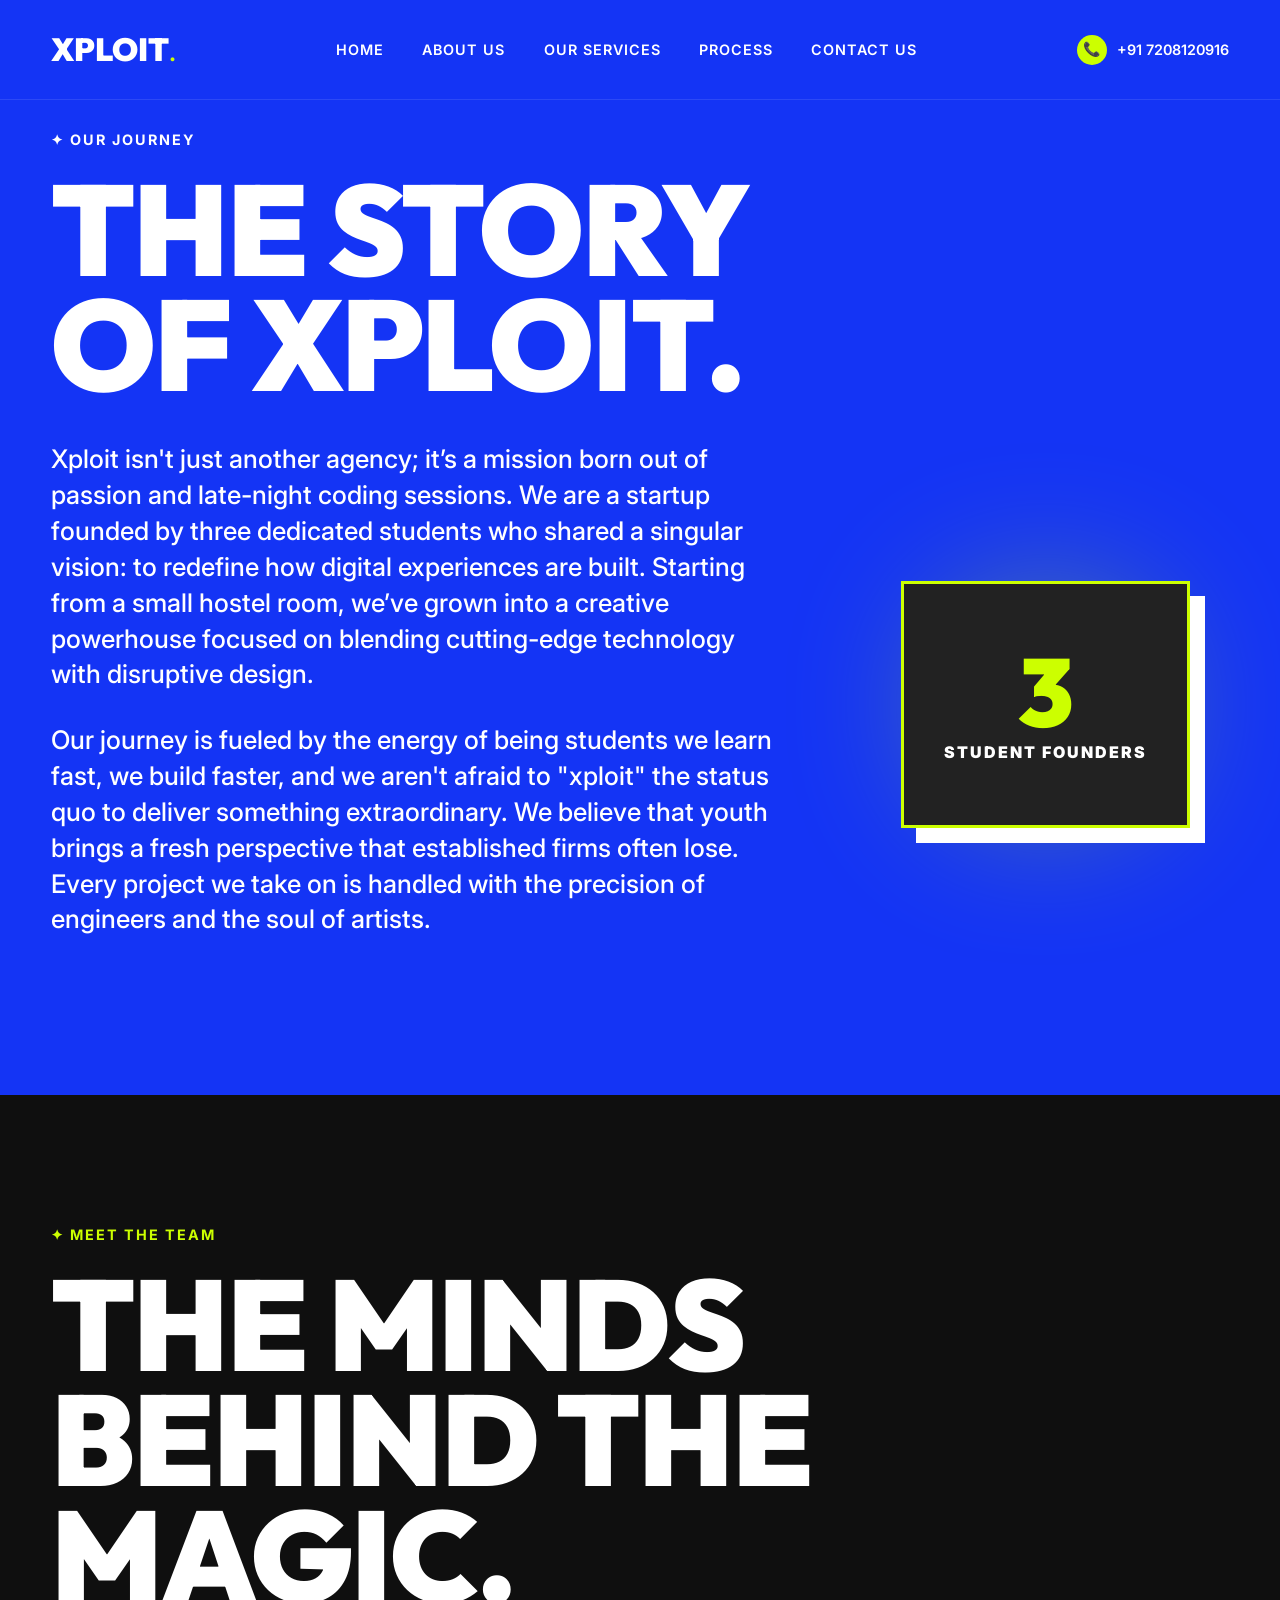
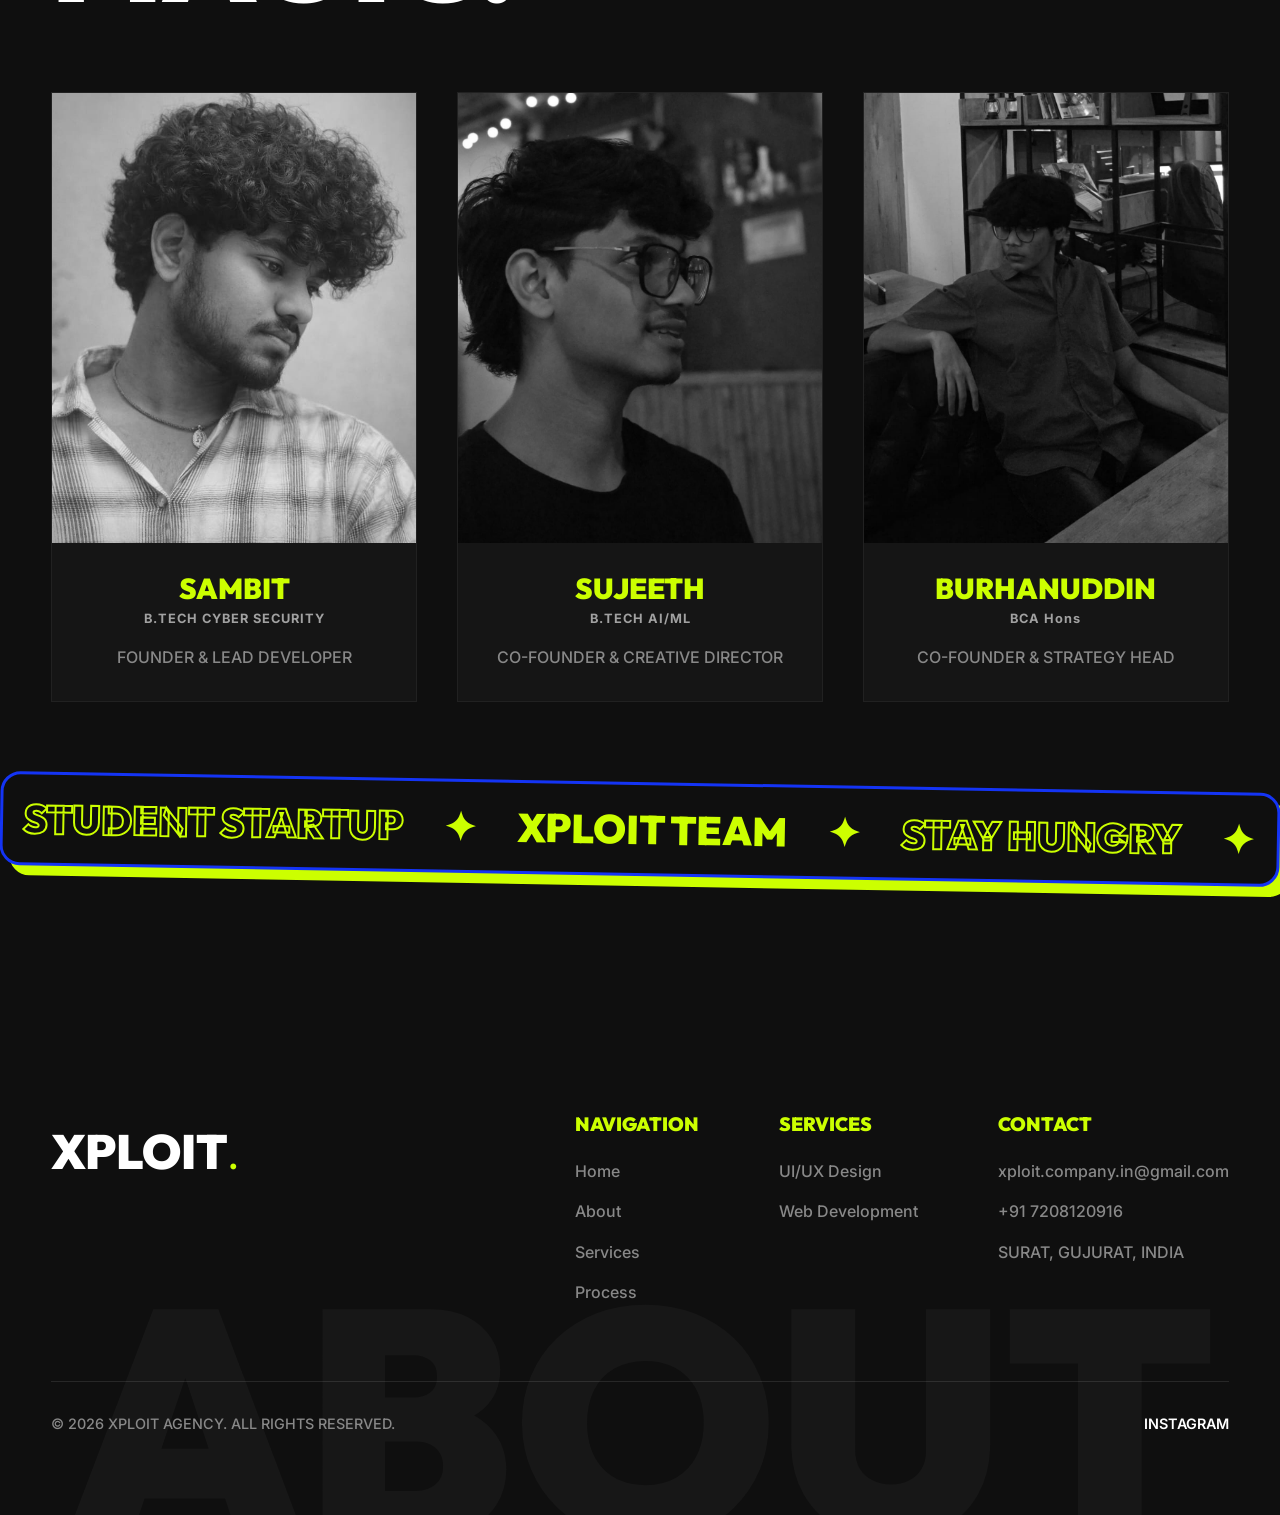
==== commit baac6d07: "Update about.html" ====
--- a/about.html
+++ b/about.html
@@ -87,7 +87,7 @@
                     <!-- Member 1 -->
                     <div class="team-card">
                         <div class="member-image-wrapper">
-                            <img src="asset/sambit.jpeg" alt="Sambit - Founder & Lead Developer">
+                            <img src="sambit.jpeg" alt="Sambit - Founder & Lead Developer">
 
                             <div class="member-overlay">
                                 <a href="https://www.instagram.com/fr.sambit?igsh=c3Q3eGV4NDF1c3V1" target="_blank"
@@ -123,7 +123,7 @@
                     <!-- Member 2 -->
                     <div class="team-card">
                         <div class="member-image-wrapper">
-                            <img src="asset/sujeet.jpeg" alt="Sujeet - Co-Founder & Creative Director">
+                            <img src="sujeet.jpeg" alt="Sujeet - Co-Founder & Creative Director">
 
                             <div class="member-overlay">
                                 <a href="https://www.instagram.com/ssup.sujeeth?igsh=ZzNwemlsenI0bHh4" target="_blank"
@@ -159,7 +159,7 @@
                     <!-- Member 3 -->
                     <div class="team-card">
                         <div class="member-image-wrapper">
-                            <img src="asset/burhan.jpeg" alt="Burhanuddin - Co-Founder & Strategy Head">
+                            <img src="burhan.jpeg" alt="Burhanuddin - Co-Founder & Strategy Head">
 
                             <div class="member-overlay">
                                 <a href="https://www.instagram.com/brh_nudn?igsh=ejQ1eXQzMTE2a3U2" target="_blank"
@@ -253,4 +253,4 @@
     <script src="script.js"></script>
 </body>
 
-</html>+</html>
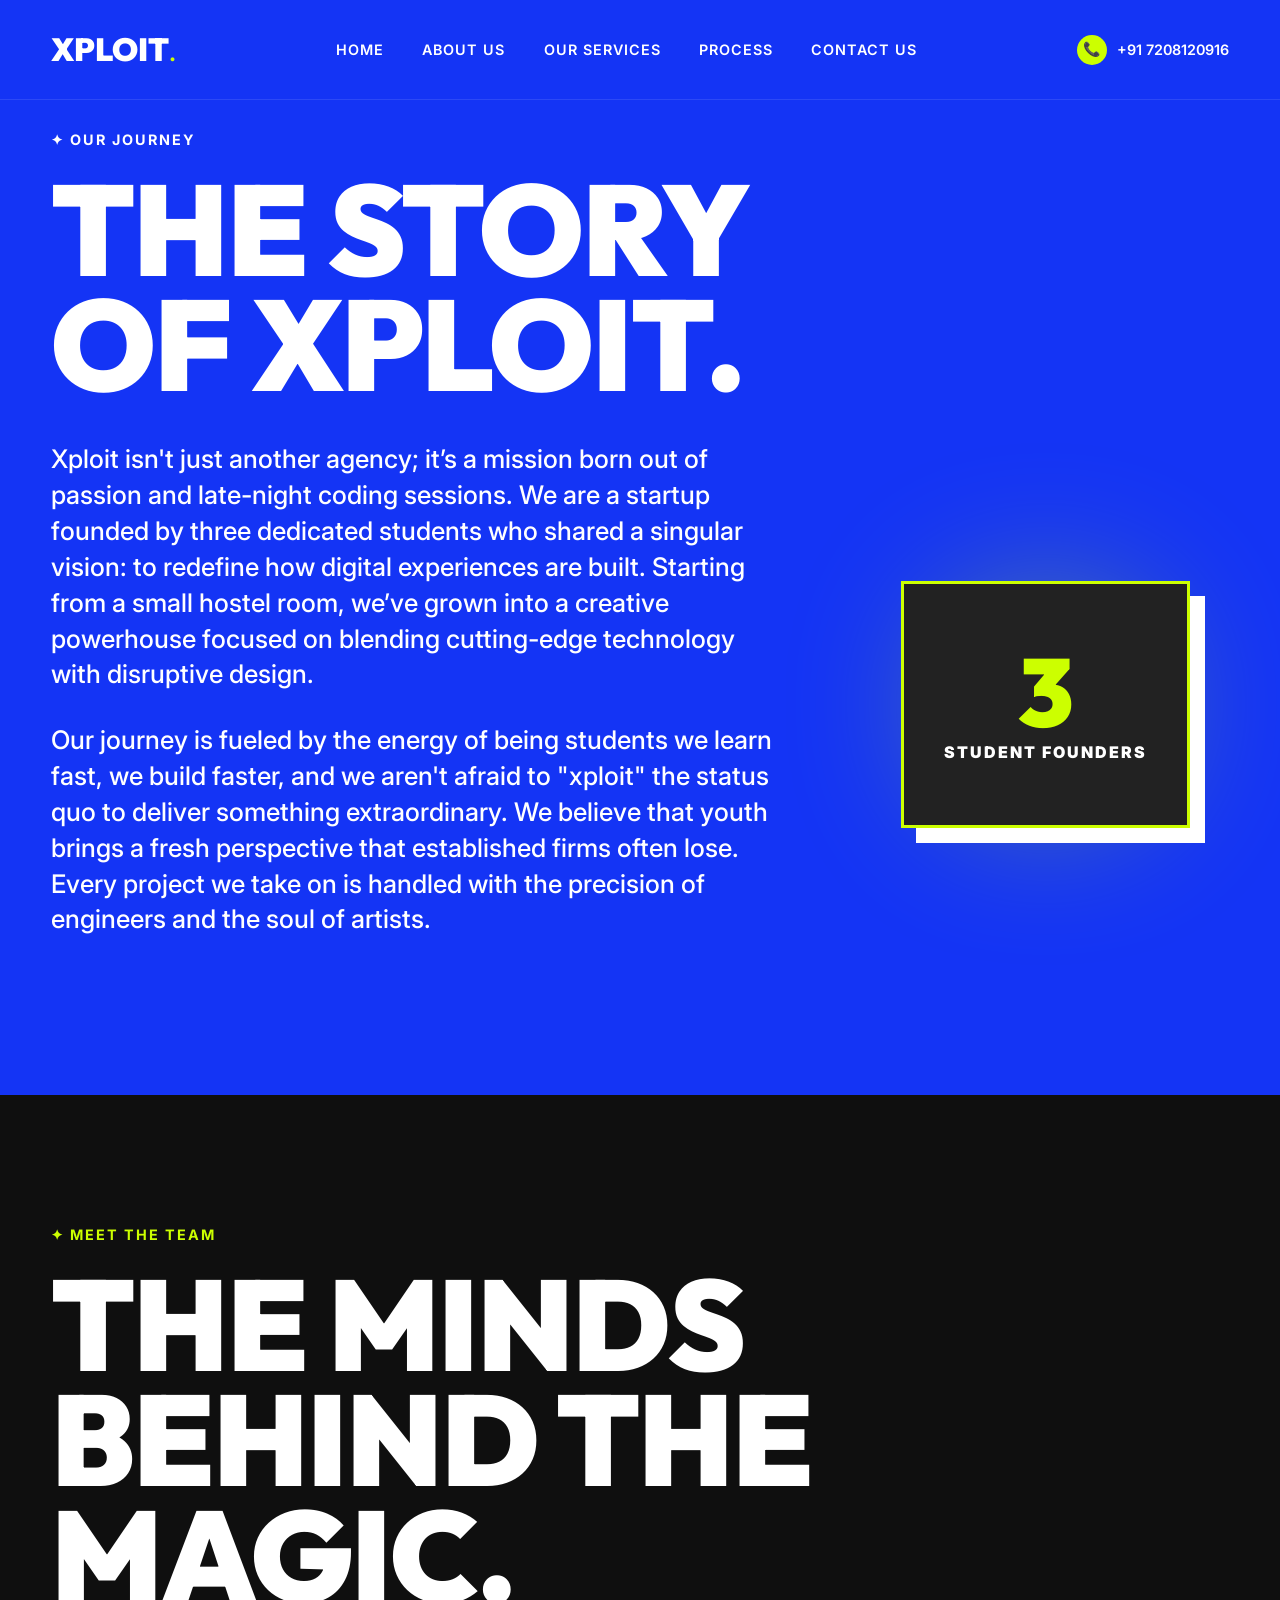
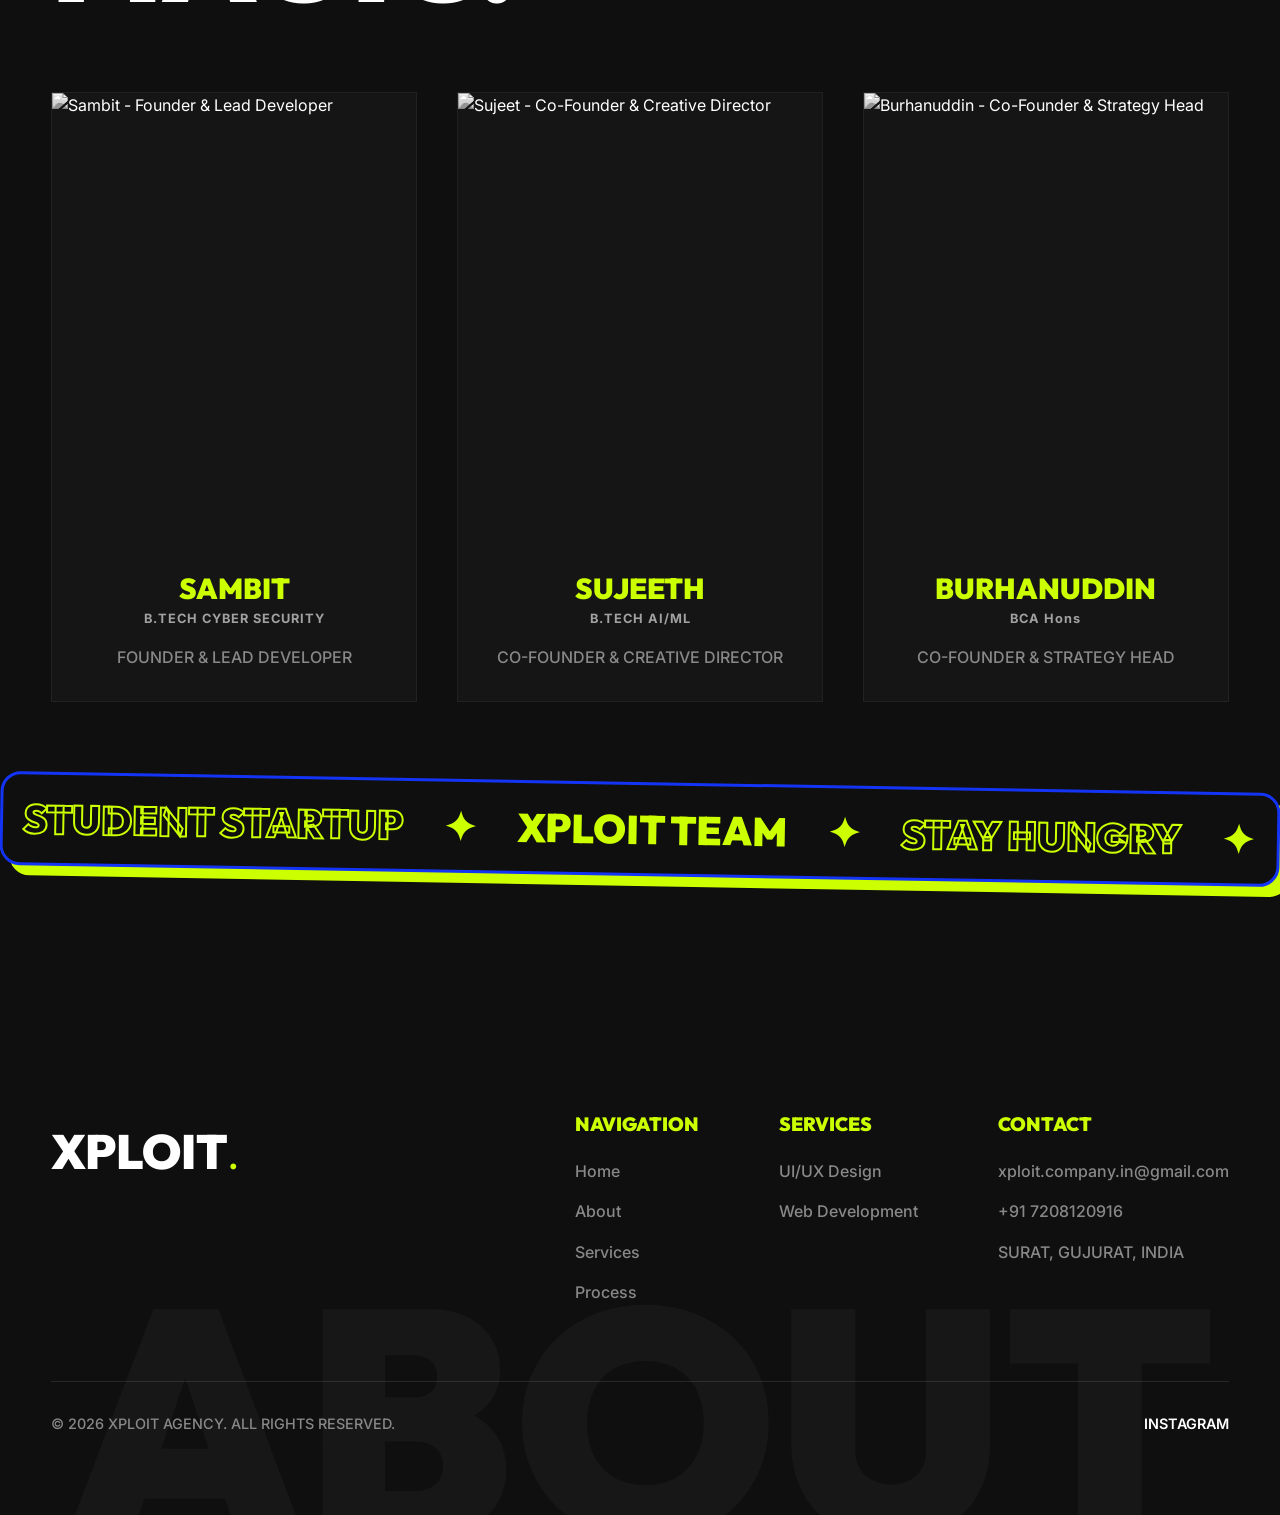
==== commit a6826343: "Update about.html" ====
--- a/about.html
+++ b/about.html
@@ -87,7 +87,7 @@
                     <!-- Member 1 -->
                     <div class="team-card">
                         <div class="member-image-wrapper">
-                            <img src="sambit.jpeg" alt="Sambit - Founder & Lead Developer">
+                            <img src="asset/sambit.jpeg" alt="Sambit - Founder & Lead Developer">
 
                             <div class="member-overlay">
                                 <a href="https://www.instagram.com/fr.sambit?igsh=c3Q3eGV4NDF1c3V1" target="_blank"
@@ -123,7 +123,7 @@
                     <!-- Member 2 -->
                     <div class="team-card">
                         <div class="member-image-wrapper">
-                            <img src="sujeet.jpeg" alt="Sujeet - Co-Founder & Creative Director">
+                            <img src="asset/sujeet.jpeg" alt="Sujeet - Co-Founder & Creative Director">
 
                             <div class="member-overlay">
                                 <a href="https://www.instagram.com/ssup.sujeeth?igsh=ZzNwemlsenI0bHh4" target="_blank"
@@ -159,7 +159,7 @@
                     <!-- Member 3 -->
                     <div class="team-card">
                         <div class="member-image-wrapper">
-                            <img src="burhan.jpeg" alt="Burhanuddin - Co-Founder & Strategy Head">
+                            <img src="asset/burhan.jpeg" alt="Burhanuddin - Co-Founder & Strategy Head">
 
                             <div class="member-overlay">
                                 <a href="https://www.instagram.com/brh_nudn?igsh=ejQ1eXQzMTE2a3U2" target="_blank"
